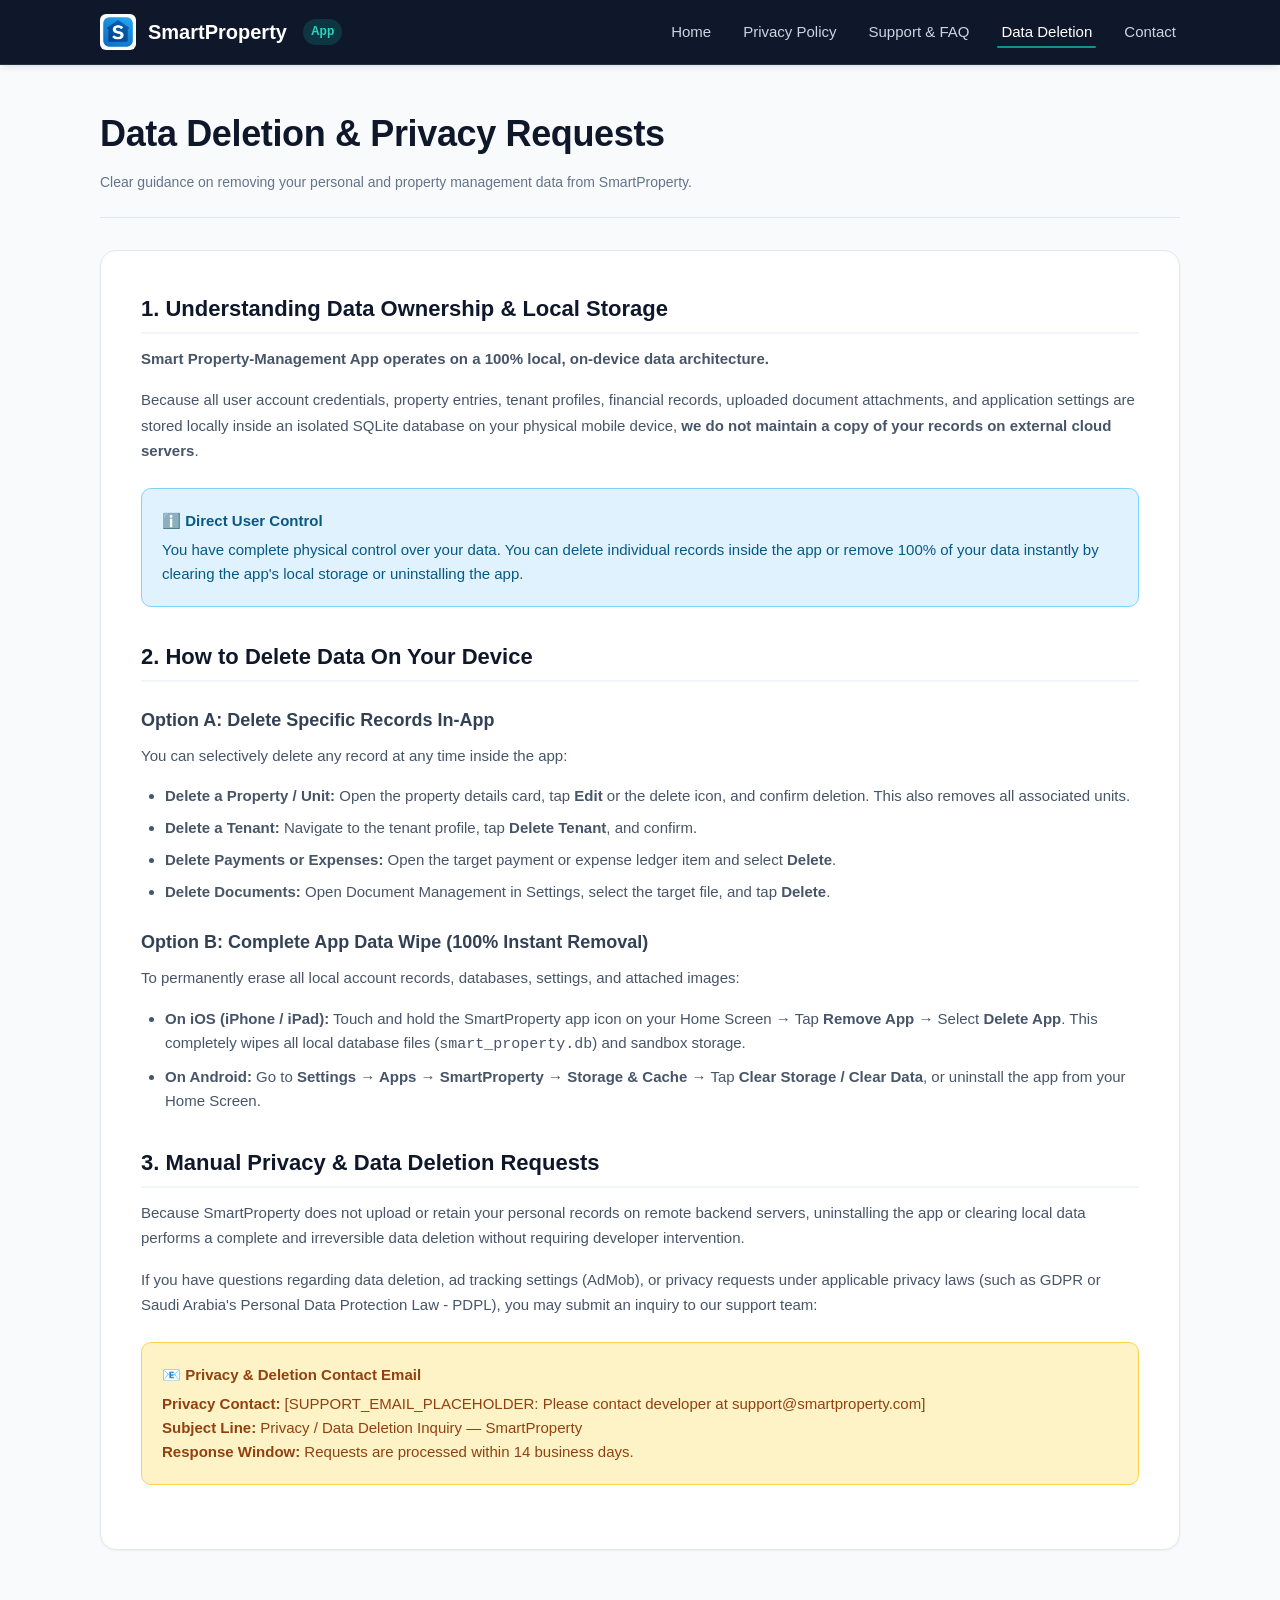
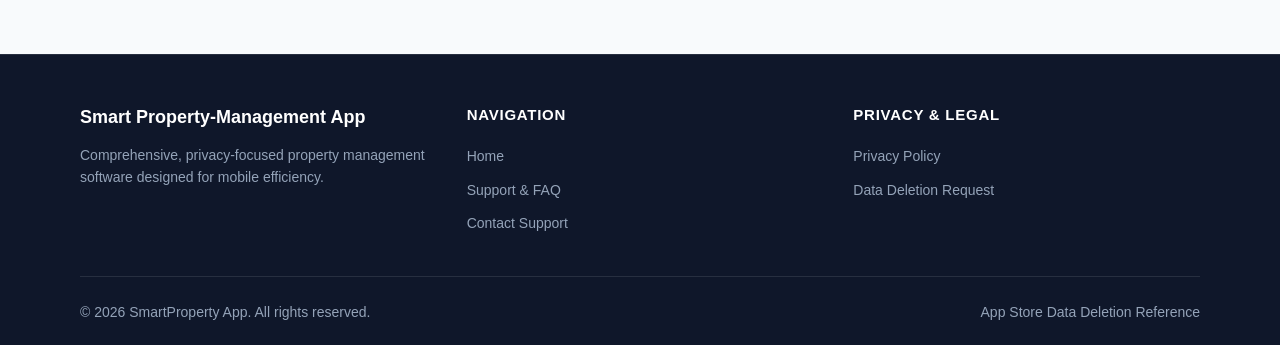
==== data-deletion.html @ e4a00c55 "Create SmartProperty support and privacy website" ====
<!DOCTYPE html>
<html lang="en">
<head>
  <meta charset="UTF-8">
  <meta name="viewport" content="width=device-width, initial-scale=1.0">
  <title>Data Deletion Request — SmartProperty</title>
  <meta name="description" content="Data deletion instructions for Smart Property-Management App. Learn how to clear your local database, remove individual records, or request account assistance.">
  <link rel="stylesheet" href="styles.css">
  <link rel="icon" href="assets/logo.png" type="image/png">
</head>
<body>

  <!-- Site Header -->
  <header class="site-header">
    <div class="header-container">
      <a href="index.html" class="brand-link" aria-label="SmartProperty Home">
        <img src="assets/logo.png" alt="SmartProperty App Logo" class="brand-logo">
        <span>SmartProperty</span>
        <span class="brand-tag">App</span>
      </a>

      <button class="mobile-menu-btn" aria-label="Toggle navigation menu" aria-expanded="false">
        ☰
      </button>

      <nav>
        <ul class="nav-menu">
          <li><a href="index.html" class="nav-link">Home</a></li>
          <li><a href="privacy-policy.html" class="nav-link">Privacy Policy</a></li>
          <li><a href="support.html" class="nav-link">Support & FAQ</a></li>
          <li><a href="data-deletion.html" class="nav-link active">Data Deletion</a></li>
          <li><a href="contact.html" class="nav-link">Contact</a></li>
        </ul>
      </nav>
    </div>
  </header>

  <main class="page-container">
    
    <header class="article-header">
      <h1 class="article-title">Data Deletion & Privacy Requests</h1>
      <p class="article-meta">
        Clear guidance on removing your personal and property management data from SmartProperty.
      </p>
    </header>

    <article class="article-body">
      
      <h2>1. Understanding Data Ownership & Local Storage</h2>
      <p>
        <strong>Smart Property-Management App operates on a 100% local, on-device data architecture.</strong>
      </p>
      <p>
        Because all user account credentials, property entries, tenant profiles, financial records, uploaded document attachments, and application settings are stored locally inside an isolated SQLite database on your physical mobile device, <strong>we do not maintain a copy of your records on external cloud servers</strong>.
      </p>

      <div class="alert alert-info">
        <div class="alert-title">ℹ️ Direct User Control</div>
        You have complete physical control over your data. You can delete individual records inside the app or remove 100% of your data instantly by clearing the app's local storage or uninstalling the app.
      </div>

      <h2>2. How to Delete Data On Your Device</h2>
      
      <h3>Option A: Delete Specific Records In-App</h3>
      <p>
        You can selectively delete any record at any time inside the app:
      </p>
      <ul>
        <li><strong>Delete a Property / Unit:</strong> Open the property details card, tap <strong>Edit</strong> or the delete icon, and confirm deletion. This also removes all associated units.</li>
        <li><strong>Delete a Tenant:</strong> Navigate to the tenant profile, tap <strong>Delete Tenant</strong>, and confirm.</li>
        <li><strong>Delete Payments or Expenses:</strong> Open the target payment or expense ledger item and select <strong>Delete</strong>.</li>
        <li><strong>Delete Documents:</strong> Open Document Management in Settings, select the target file, and tap <strong>Delete</strong>.</li>
      </ul>

      <h3>Option B: Complete App Data Wipe (100% Instant Removal)</h3>
      <p>
        To permanently erase all local account records, databases, settings, and attached images:
      </p>
      <ul>
        <li><strong>On iOS (iPhone / iPad):</strong> Touch and hold the SmartProperty app icon on your Home Screen → Tap <strong>Remove App</strong> → Select <strong>Delete App</strong>. This completely wipes all local database files (<code>smart_property.db</code>) and sandbox storage.</li>
        <li><strong>On Android:</strong> Go to <strong>Settings → Apps → SmartProperty → Storage & Cache</strong> → Tap <strong>Clear Storage / Clear Data</strong>, or uninstall the app from your Home Screen.</li>
      </ul>

      <h2>3. Manual Privacy & Data Deletion Requests</h2>
      <p>
        Because SmartProperty does not upload or retain your personal records on remote backend servers, uninstalling the app or clearing local data performs a complete and irreversible data deletion without requiring developer intervention.
      </p>
      <p>
        If you have questions regarding data deletion, ad tracking settings (AdMob), or privacy requests under applicable privacy laws (such as GDPR or Saudi Arabia's Personal Data Protection Law - PDPL), you may submit an inquiry to our support team:
      </p>

      <div class="alert alert-warning">
        <div class="alert-title">📧 Privacy & Deletion Contact Email</div>
        <strong>Privacy Contact:</strong> <span class="placeholder-email">[SUPPORT_EMAIL_PLACEHOLDER: Please contact developer at support@smartproperty.com]</span><br>
        <strong>Subject Line:</strong> Privacy / Data Deletion Inquiry — SmartProperty<br>
        <strong>Response Window:</strong> Requests are processed within 14 business days.
      </div>

    </article>

  </main>

  <!-- Footer -->
  <footer class="site-footer">
    <div class="footer-container">
      <div class="footer-brand">
        <h4>Smart Property-Management App</h4>
        <p>Comprehensive, privacy-focused property management software designed for mobile efficiency.</p>
      </div>
      <div>
        <h5 class="footer-title">Navigation</h5>
        <ul class="footer-links">
          <li><a href="index.html">Home</a></li>
          <li><a href="support.html">Support & FAQ</a></li>
          <li><a href="contact.html">Contact Support</a></li>
        </ul>
      </div>
      <div>
        <h5 class="footer-title">Privacy & Legal</h5>
        <ul class="footer-links">
          <li><a href="privacy-policy.html">Privacy Policy</a></li>
          <li><a href="data-deletion.html">Data Deletion Request</a></li>
        </ul>
      </div>
    </div>
    <div class="footer-bottom">
      <p>&copy; 2026 SmartProperty App. All rights reserved.</p>
      <p>App Store Data Deletion Reference</p>
    </div>
  </footer>

  <script src="script.js"></script>
</body>
</html>
---- styles.css ----
/* ==========================================================================
   SmartProperty Support & Privacy Website Design System
   Visual Direction: Enterprise Deep Navy, Slate Blue, Professional Teal
   ========================================================================== */

:root {
  /* Color Tokens */
  --color-primary: #0F172A;
  --color-primary-light: #1E293B;
  --color-secondary: #334155;
  --color-accent: #0D9488;
  --color-accent-hover: #0F766E;
  --color-accent-light: #F0FDF4;
  --color-bg: #F8FAFC;
  --color-surface: #FFFFFF;
  --color-surface-muted: #F1F5F9;
  --color-border: #E2E8F0;
  --color-border-dark: #CBD5E1;
  --color-text: #0F172A;
  --color-text-secondary: #475569;
  --color-text-muted: #64748B;
  --color-white: #FFFFFF;
  --color-warning-bg: #FEF3C7;
  --color-warning-text: #92400E;
  --color-warning-border: #FCD34D;
  --color-info-bg: #E0F2FE;
  --color-info-text: #075985;
  --color-info-border: #7DD3FC;

  /* Typography */
  --font-family: -apple-system, BlinkMacSystemFont, "Segoe UI", Roboto, Helvetica, Arial, sans-serif;
  --font-mono: ui-monospace, SFMono-Regular, Menlo, Monaco, Consolas, monospace;

  /* Elevation */
  --shadow-sm: 0 1px 2px 0 rgba(15, 23, 42, 0.05);
  --shadow-md: 0 4px 6px -1px rgba(15, 23, 42, 0.08), 0 2px 4px -2px rgba(15, 23, 42, 0.04);
  --shadow-lg: 0 10px 15px -3px rgba(15, 23, 42, 0.1), 0 4px 6px -4px rgba(15, 23, 42, 0.05);

  /* Layout */
  --max-width: 1120px;
  --radius-sm: 6px;
  --radius-md: 10px;
  --radius-lg: 16px;
  --radius-full: 9999px;
  --transition: all 0.2s ease-in-out;
}

/* Reset & Base */
*, *::before, *::after {
  box-sizing: border-box;
  margin: 0;
  padding: 0;
}

html {
  font-size: 16px;
  scroll-behavior: smooth;
  -webkit-text-size-adjust: 100%;
}

body {
  font-family: var(--font-family);
  background-color: var(--color-bg);
  color: var(--color-text);
  line-height: 1.6;
  min-height: 100vh;
  display: flex;
  flex-direction: column;
}

a {
  color: var(--color-accent);
  text-decoration: none;
  transition: var(--transition);
}

a:hover, a:focus-visible {
  color: var(--color-accent-hover);
  text-decoration: underline;
}

a:focus-visible, button:focus-visible, input:focus-visible, select:focus-visible {
  outline: 2px solid var(--color-accent);
  outline-offset: 2px;
}

/* Header & Navigation */
.site-header {
  background-color: var(--color-primary);
  color: var(--color-white);
  position: sticky;
  top: 0;
  z-index: 1000;
  box-shadow: var(--shadow-md);
  border-bottom: 1px solid rgba(255, 255, 255, 0.1);
}

.header-container {
  max-width: var(--max-width);
  margin: 0 auto;
  padding: 0.875rem 1.25rem;
  display: flex;
  align-items: center;
  justify-content: space-between;
}

.brand-link {
  display: flex;
  align-items: center;
  gap: 0.75rem;
  color: var(--color-white);
  text-decoration: none;
  font-weight: 700;
  font-size: 1.25rem;
}

.brand-link:hover {
  text-decoration: none;
  opacity: 0.95;
}

.brand-logo {
  width: 36px;
  height: 36px;
  border-radius: var(--radius-sm);
  object-fit: cover;
}

.brand-tag {
  font-size: 0.75rem;
  background-color: rgba(13, 148, 136, 0.25);
  color: #2DD4BF;
  padding: 0.2rem 0.5rem;
  border-radius: var(--radius-full);
  font-weight: 600;
  margin-left: 0.25rem;
}

.nav-menu {
  display: flex;
  align-items: center;
  gap: 1.5rem;
  list-style: none;
}

.nav-link {
  color: #CBD5E1;
  font-size: 0.9375rem;
  font-weight: 500;
  text-decoration: none;
  padding: 0.5rem 0.25rem;
  position: relative;
}

.nav-link:hover, .nav-link.active {
  color: var(--color-white);
  text-decoration: none;
}

.nav-link.active::after {
  content: "";
  position: absolute;
  bottom: 0;
  left: 0;
  right: 0;
  height: 2px;
  background-color: var(--color-accent);
  border-radius: 2px;
}

.mobile-menu-btn {
  display: none;
  background: none;
  border: none;
  color: var(--color-white);
  font-size: 1.5rem;
  cursor: pointer;
  padding: 0.5rem;
}

/* Main Container */
main {
  flex: 1;
  width: 100%;
}

.page-container {
  max-width: var(--max-width);
  margin: 0 auto;
  padding: 2.5rem 1.25rem;
}

/* Hero Section */
.hero-section {
  background: linear-gradient(135deg, var(--color-primary) 0%, var(--color-primary-light) 100%);
  color: var(--color-white);
  padding: 4rem 1.25rem;
  text-align: center;
  border-bottom: 4px solid var(--color-accent);
}

.hero-content {
  max-width: 800px;
  margin: 0 auto;
}

.hero-badge {
  display: inline-block;
  background-color: rgba(13, 148, 136, 0.2);
  border: 1px solid rgba(13, 148, 136, 0.4);
  color: #5EEAD4;
  font-size: 0.875rem;
  font-weight: 600;
  padding: 0.35rem 1rem;
  border-radius: var(--radius-full);
  margin-bottom: 1.25rem;
}

.hero-title {
  font-size: 2.5rem;
  font-weight: 800;
  letter-spacing: -0.02em;
  line-height: 1.2;
  margin-bottom: 1rem;
}

.hero-description {
  font-size: 1.125rem;
  color: #94A3B8;
  margin-bottom: 2rem;
  line-height: 1.6;
}

.hero-actions {
  display: flex;
  align-items: center;
  justify-content: center;
  gap: 1rem;
  flex-wrap: wrap;
}

/* Buttons */
.btn {
  display: inline-flex;
  align-items: center;
  justify-content: center;
  gap: 0.5rem;
  font-size: 0.9375rem;
  font-weight: 600;
  padding: 0.75rem 1.5rem;
  border-radius: var(--radius-md);
  text-decoration: none;
  cursor: pointer;
  border: 1px solid transparent;
  transition: var(--transition);
}

.btn:hover {
  text-decoration: none;
}

.btn-primary {
  background-color: var(--color-accent);
  color: var(--color-white);
}

.btn-primary:hover {
  background-color: var(--color-accent-hover);
  color: var(--color-white);
  box-shadow: var(--shadow-md);
}

.btn-secondary {
  background-color: rgba(255, 255, 255, 0.1);
  color: var(--color-white);
  border-color: rgba(255, 255, 255, 0.2);
}

.btn-secondary:hover {
  background-color: rgba(255, 255, 255, 0.2);
  color: var(--color-white);
}

.btn-outline {
  background-color: transparent;
  color: var(--color-primary);
  border-color: var(--color-border-dark);
}

.btn-outline:hover {
  background-color: var(--color-surface-muted);
  border-color: var(--color-primary);
}

/* Section Header */
.section-header {
  margin-bottom: 2rem;
  text-align: center;
}

.section-title {
  font-size: 1.75rem;
  font-weight: 700;
  color: var(--color-primary);
  margin-bottom: 0.5rem;
}

.section-subtitle {
  font-size: 1rem;
  color: var(--color-text-muted);
}

/* Cards Grid */
.cards-grid {
  display: grid;
  grid-template-columns: repeat(auto-fit, minmax(280px, 1fr));
  gap: 1.5rem;
  margin-bottom: 3rem;
}

.card {
  background-color: var(--color-surface);
  border: 1px solid var(--color-border);
  border-radius: var(--radius-lg);
  padding: 1.75rem;
  box-shadow: var(--shadow-sm);
  transition: var(--transition);
  display: flex;
  flex-direction: column;
}

.card:hover {
  box-shadow: var(--shadow-md);
  border-color: var(--color-accent);
  transform: translateY(-2px);
}

.card-icon {
  width: 44px;
  height: 44px;
  background-color: rgba(13, 148, 136, 0.1);
  color: var(--color-accent);
  border-radius: var(--radius-md);
  display: flex;
  align-items: center;
  justify-content: center;
  font-size: 1.25rem;
  margin-bottom: 1.25rem;
  font-weight: bold;
}

.card-title {
  font-size: 1.25rem;
  font-weight: 700;
  color: var(--color-primary);
  margin-bottom: 0.5rem;
}

.card-text {
  font-size: 0.9375rem;
  color: var(--color-text-secondary);
  margin-bottom: 1.5rem;
  flex: 1;
}

.card-link {
  font-weight: 600;
  font-size: 0.875rem;
  color: var(--color-accent);
  display: inline-flex;
  align-items: center;
  gap: 0.25rem;
}

/* Feature Showcase Card */
.feature-banner {
  background: linear-gradient(135deg, #0F172A 0%, #1E293B 100%);
  color: var(--color-white);
  border-radius: var(--radius-lg);
  padding: 2.5rem 2rem;
  margin-bottom: 3rem;
  box-shadow: var(--shadow-md);
  border-left: 6px solid var(--color-accent);
}

.feature-banner h3 {
  font-size: 1.5rem;
  font-weight: 700;
  margin-bottom: 0.75rem;
  color: var(--color-white);
}

.feature-banner p {
  color: #94A3B8;
  font-size: 1rem;
  max-width: 800px;
  line-height: 1.6;
}

.feature-list {
  display: grid;
  grid-template-columns: repeat(auto-fit, minmax(220px, 1fr));
  gap: 1rem;
  margin-top: 1.5rem;
  list-style: none;
}

.feature-item {
  display: flex;
  align-items: center;
  gap: 0.5rem;
  font-size: 0.9375rem;
  color: #E2E8F0;
}

.feature-item::before {
  content: "✓";
  color: #2DD4BF;
  font-weight: bold;
}

/* Content Article Layout (Privacy, Terms, Data Deletion, Support) */
.article-header {
  border-bottom: 1px solid var(--color-border);
  padding-bottom: 1.5rem;
  margin-bottom: 2rem;
}

.article-title {
  font-size: 2.25rem;
  font-weight: 800;
  color: var(--color-primary);
  margin-bottom: 0.5rem;
  letter-spacing: -0.01em;
}

.article-meta {
  font-size: 0.875rem;
  color: var(--color-text-muted);
}

.article-body {
  background-color: var(--color-surface);
  border: 1px solid var(--color-border);
  border-radius: var(--radius-lg);
  padding: 2.5rem;
  box-shadow: var(--shadow-sm);
}

.article-body h2 {
  font-size: 1.375rem;
  font-weight: 700;
  color: var(--color-primary);
  margin-top: 2rem;
  margin-bottom: 0.75rem;
  padding-bottom: 0.35rem;
  border-bottom: 2px solid var(--color-surface-muted);
}

.article-body h2:first-child {
  margin-top: 0;
}

.article-body h3 {
  font-size: 1.125rem;
  font-weight: 600;
  color: var(--color-secondary);
  margin-top: 1.5rem;
  margin-bottom: 0.5rem;
}

.article-body p {
  font-size: 0.9375rem;
  color: var(--color-text-secondary);
  margin-bottom: 1rem;
  line-height: 1.7;
}

.article-body ul, .article-body ol {
  margin-bottom: 1.25rem;
  padding-left: 1.5rem;
  color: var(--color-text-secondary);
  font-size: 0.9375rem;
}

.article-body li {
  margin-bottom: 0.5rem;
  line-height: 1.6;
}

/* Callout / Alerts */
.alert {
  padding: 1.25rem;
  border-radius: var(--radius-md);
  margin: 1.5rem 0;
  font-size: 0.9375rem;
  line-height: 1.6;
}

.alert-warning {
  background-color: var(--color-warning-bg);
  color: var(--color-warning-text);
  border: 1px solid var(--color-warning-border);
}

.alert-info {
  background-color: var(--color-info-bg);
  color: var(--color-info-text);
  border: 1px solid var(--color-info-border);
}

.alert-title {
  font-weight: 700;
  margin-bottom: 0.35rem;
}

/* Data Table */
.table-wrapper {
  overflow-x: auto;
  margin: 1.5rem 0;
}

.data-table {
  width: 100%;
  border-collapse: collapse;
  text-align: left;
  font-size: 0.9375rem;
}

.data-table th {
  background-color: var(--color-surface-muted);
  color: var(--color-primary);
  font-weight: 700;
  padding: 0.75rem 1rem;
  border: 1px solid var(--color-border);
}

.data-table td {
  padding: 0.75rem 1rem;
  border: 1px solid var(--color-border);
  color: var(--color-text-secondary);
}

.data-table tr:nth-child(even) {
  background-color: rgba(241, 245, 249, 0.5);
}

/* FAQ Accordion */
.faq-accordion {
  margin-top: 1.5rem;
  display: flex;
  flex-direction: column;
  gap: 1rem;
}

.faq-item {
  background-color: var(--color-surface);
  border: 1px solid var(--color-border);
  border-radius: var(--radius-md);
  overflow: hidden;
}

.faq-question {
  width: 100%;
  text-align: left;
  padding: 1.25rem;
  background: none;
  border: none;
  font-size: 1.0625rem;
  font-weight: 600;
  color: var(--color-primary);
  cursor: pointer;
  display: flex;
  align-items: center;
  justify-content: space-between;
  gap: 1rem;
}

.faq-question:hover {
  background-color: var(--color-surface-muted);
}

.faq-icon {
  font-weight: bold;
  transition: transform 0.2s ease;
}

.faq-item.open .faq-icon {
  transform: rotate(45deg);
}

.faq-answer {
  padding: 0 1.25rem 1.25rem 1.25rem;
  color: var(--color-text-secondary);
  font-size: 0.9375rem;
  line-height: 1.6;
  display: none;
}

.faq-item.open .faq-answer {
  display: block;
}

/* Footer */
.site-footer {
  background-color: var(--color-primary);
  color: #94A3B8;
  padding: 3rem 1.25rem 1.5rem 1.25rem;
  margin-top: 4rem;
  border-top: 1px solid rgba(255, 255, 255, 0.1);
}

.footer-container {
  max-width: var(--max-width);
  margin: 0 auto;
  display: grid;
  grid-template-columns: repeat(auto-fit, minmax(220px, 1fr));
  gap: 2.5rem;
  margin-bottom: 2.5rem;
}

.footer-brand {
  display: flex;
  flex-direction: column;
  gap: 0.75rem;
}

.footer-brand h4 {
  color: var(--color-white);
  font-size: 1.125rem;
  font-weight: 700;
}

.footer-brand p {
  font-size: 0.875rem;
  line-height: 1.6;
}

.footer-title {
  color: var(--color-white);
  font-size: 0.9375rem;
  font-weight: 700;
  margin-bottom: 1rem;
  text-transform: uppercase;
  letter-spacing: 0.05em;
}

.footer-links {
  list-style: none;
  display: flex;
  flex-direction: column;
  gap: 0.5rem;
}

.footer-links a {
  color: #94A3B8;
  font-size: 0.875rem;
}

.footer-links a:hover {
  color: var(--color-white);
}

.footer-bottom {
  max-width: var(--max-width);
  margin: 0 auto;
  padding-top: 1.5rem;
  border-top: 1px solid rgba(255, 255, 255, 0.1);
  display: flex;
  align-items: center;
  justify-content: space-between;
  flex-wrap: wrap;
  gap: 1rem;
  font-size: 0.875rem;
}

/* Responsive Media Queries */
@media (max-width: 768px) {
  .hero-title {
    font-size: 1.875rem;
  }
  
  .hero-description {
    font-size: 1rem;
  }

  .nav-menu {
    display: none;
    position: absolute;
    top: 100%;
    left: 0;
    right: 0;
    background-color: var(--color-primary-light);
    flex-direction: column;
    padding: 1rem;
    gap: 0.75rem;
    border-bottom: 1px solid var(--color-accent);
  }

  .nav-menu.is-active {
    display: flex;
  }

  .mobile-menu-btn {
    display: block;
  }

  .article-body {
    padding: 1.5rem;
  }

  .article-title {
    font-size: 1.75rem;
  }
}
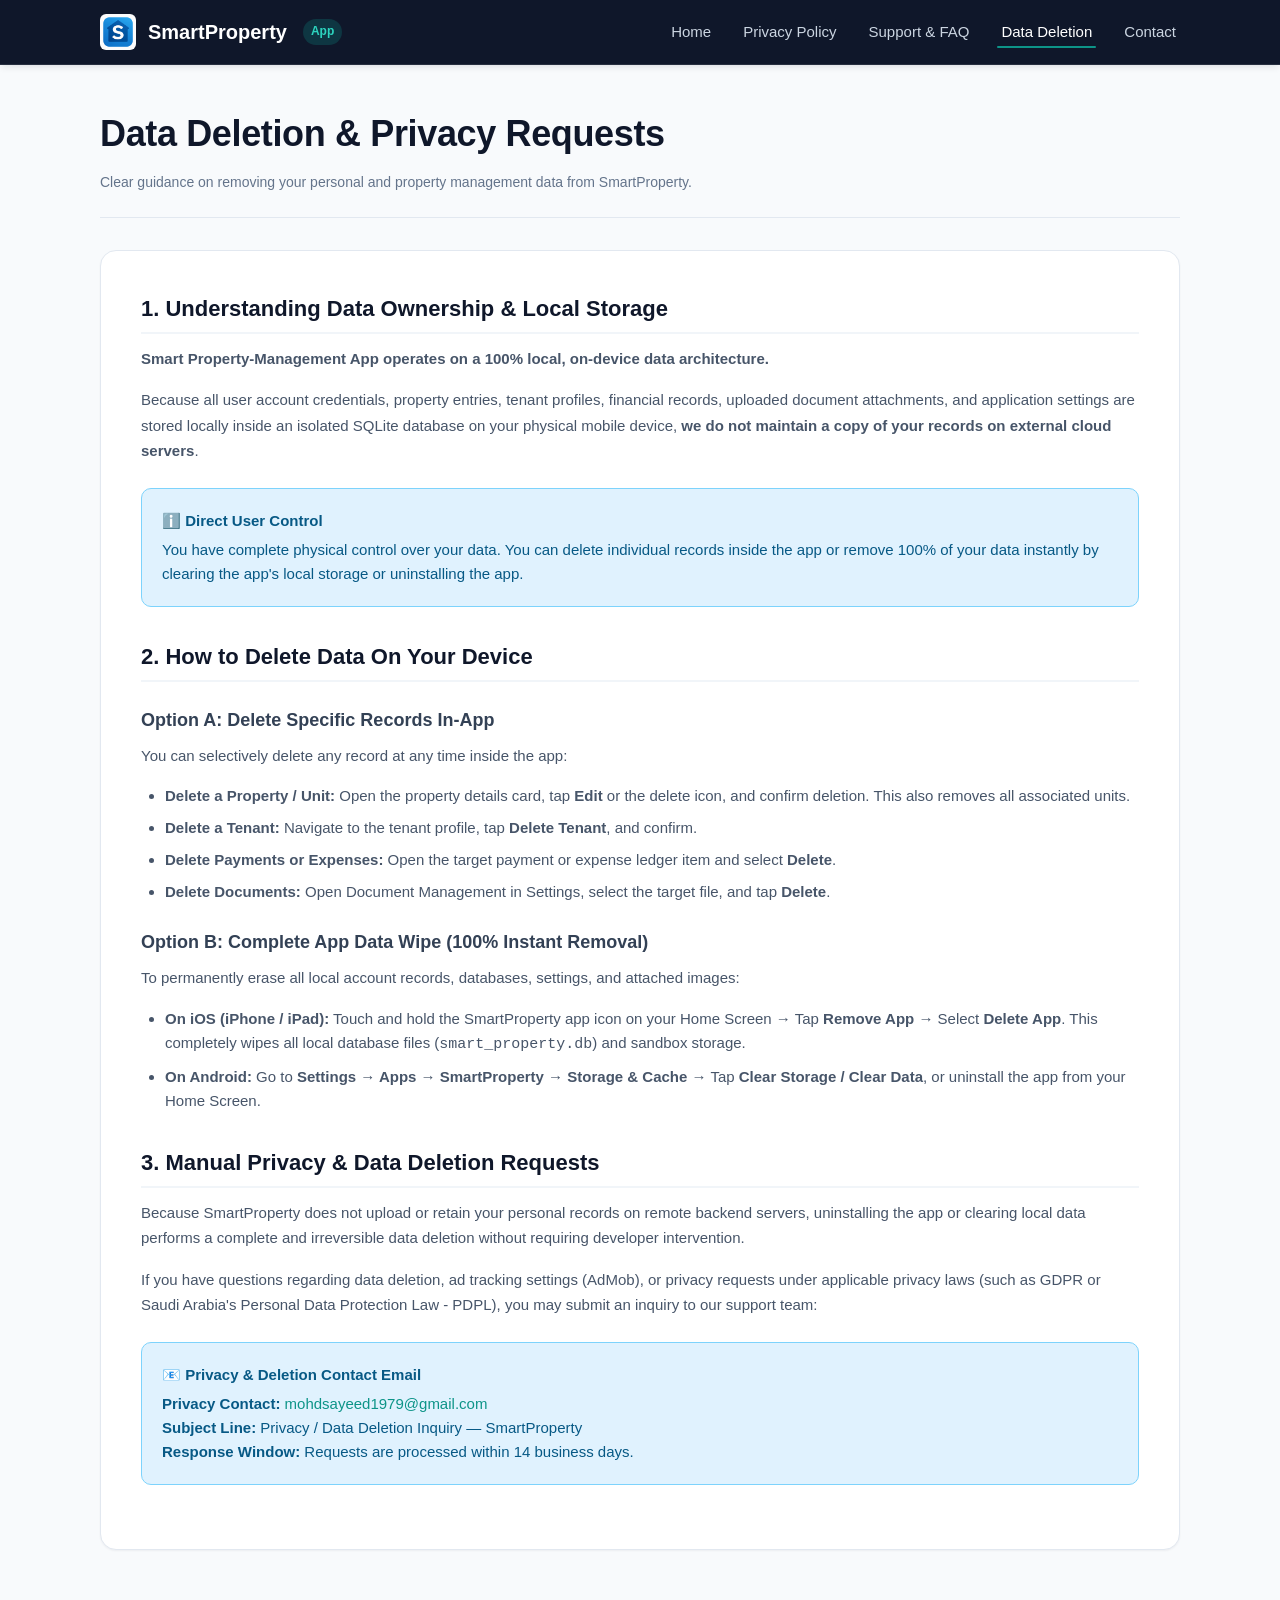
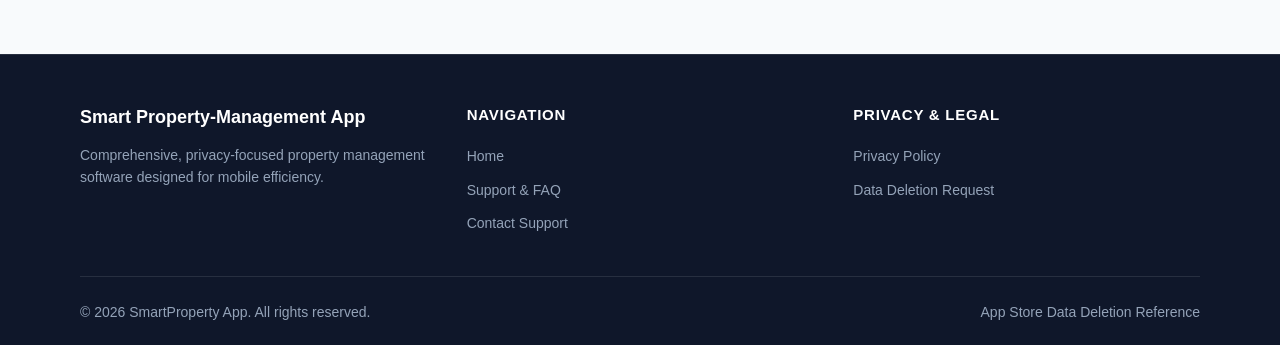
==== commit eee6ac3b: "Update SmartProperty support contact email" ====
--- a/data-deletion.html
+++ b/data-deletion.html
@@ -89,9 +89,9 @@
         If you have questions regarding data deletion, ad tracking settings (AdMob), or privacy requests under applicable privacy laws (such as GDPR or Saudi Arabia's Personal Data Protection Law - PDPL), you may submit an inquiry to our support team:
       </p>
 
-      <div class="alert alert-warning">
+      <div class="alert alert-info">
         <div class="alert-title">📧 Privacy & Deletion Contact Email</div>
-        <strong>Privacy Contact:</strong> <span class="placeholder-email">[SUPPORT_EMAIL_PLACEHOLDER: Please contact developer at support@smartproperty.com]</span><br>
+        <strong>Privacy Contact:</strong> <a href="mailto:mohdsayeed1979@gmail.com">mohdsayeed1979@gmail.com</a><br>
         <strong>Subject Line:</strong> Privacy / Data Deletion Inquiry — SmartProperty<br>
         <strong>Response Window:</strong> Requests are processed within 14 business days.
       </div>
